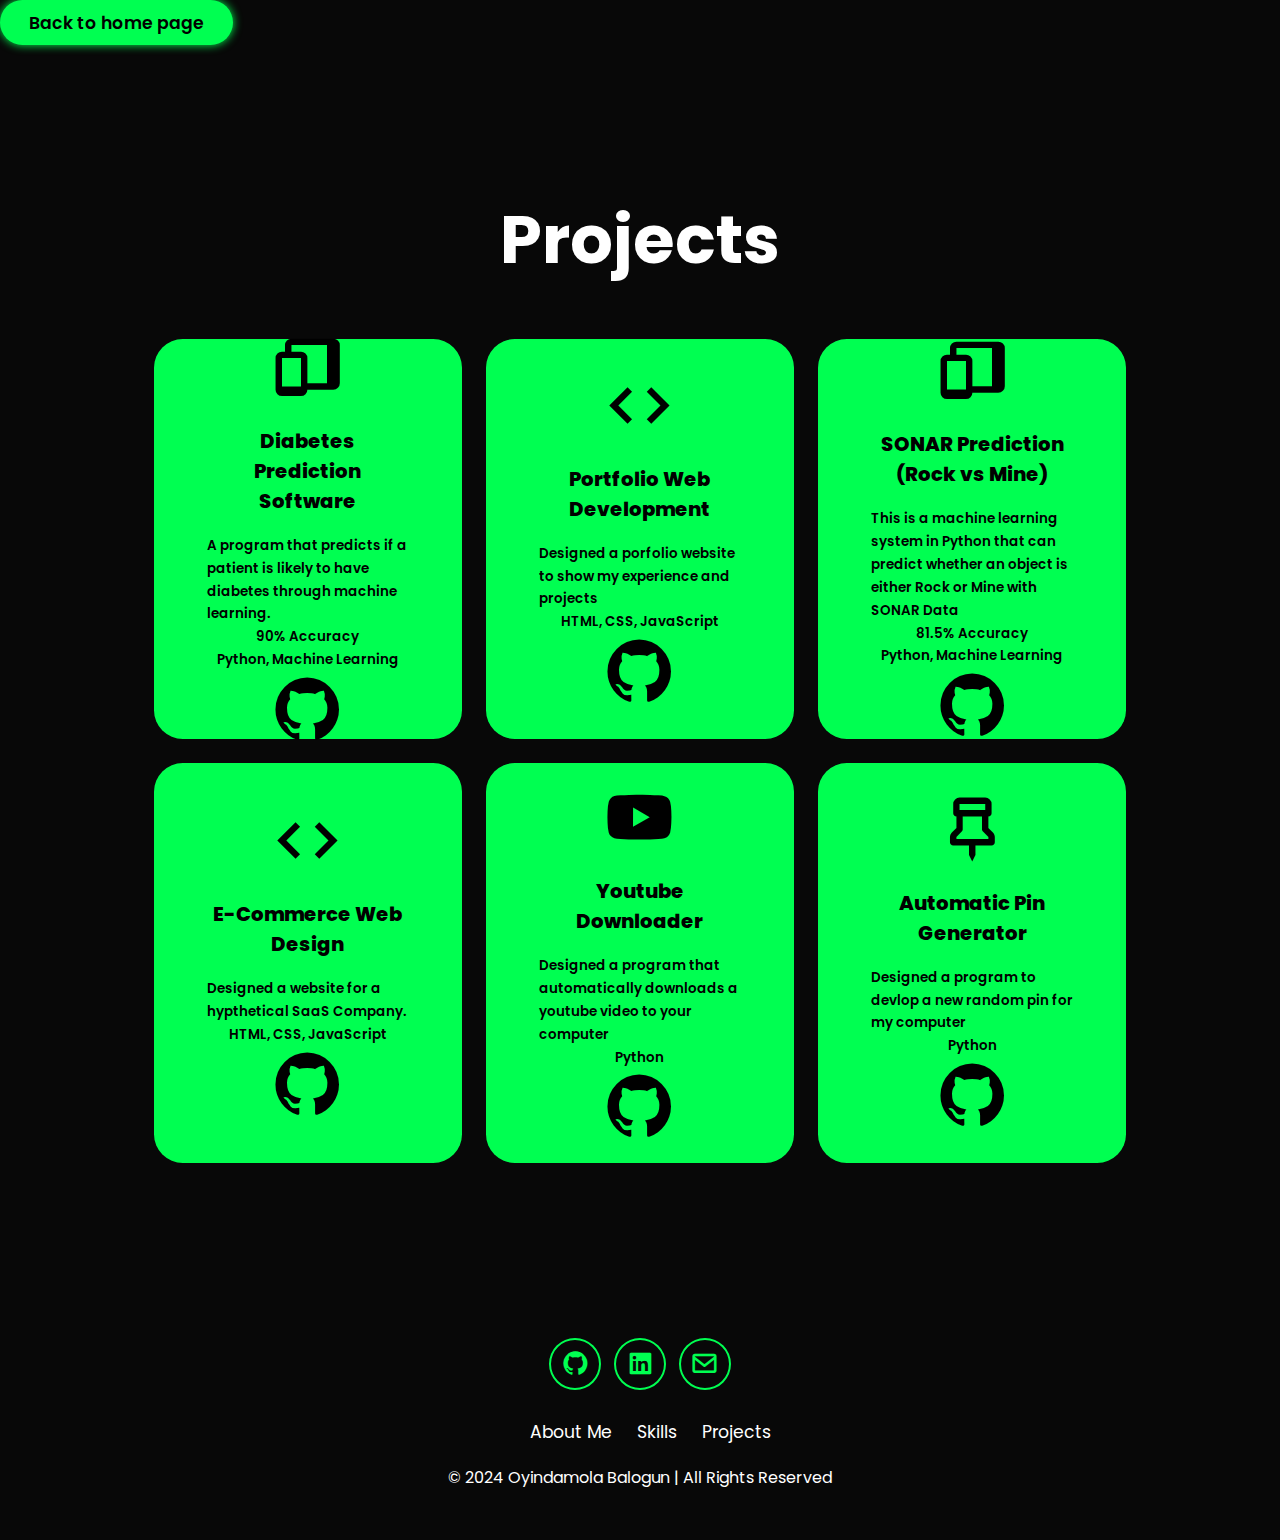
==== project.html @ 14e69c55 "Created my website" ====
<!DOCTYPE html>
<html lang="en">
<head>
    <meta charset="UTF-8">
    <meta name="viewport" content="width=device-width, initial-scale=1.0">
    <title>My Projects</title>
    <link rel="preconnect" href="https://fonts.googleapis.com">
    <link rel="preconnect" href="https://fonts.gstatic.com" crossorigin>
    <link href="https://fonts.googleapis.com/css2?family=Poppins:wght@300;400;600;700&display=swap" rel="stylesheet">

    <link rel="stylesheet" href="https://cdnjs.cloudflare.com/ajax/libs/font-awesome/6.5.2/css/all.min.css" integrity="sha512-SnH5WK+bZxgPHs44uWIX+LLJAJ9/2PkPKZ5QiAj6Ta86w+fsb2TkcmfRyVX3pBnMFcV7oQPJkl9QevSCWr3W6A==" crossorigin="anonymous" referrerpolicy="no-referrer" />


    <link rel="stylesheet" href="style.css">
    <link rel="stylesheet" href="https://unpkg.com/boxicons@2.1.4/css/boxicons.min.css"
    />
</head>
<body>
    <navbar>
        <div class="btn-group">
            <a href="./index.html" class="btn"> Back to home page</a>
        </div>
    </navbar>
    <section class="project" id="project">
        <h2 class="heading">Projects</h2>

        <div class="project-container">
            <div class="project-box">
                <div class="project-info">
                    <i class="bx bxs-devices"></i>
                    <h4> Diabetes Prediction Software</h4>
                    <p> A program that predicts if a patient is likely to have diabetes through machine learning.</p>
                    <p> 90% Accuracy</p>
                    <p>Python, Machine Learning</p>
                    <a href="https://github.com/eniolabalogs/Diabetes-Prediction-Machine-Learning-Program">
                        <i class="bx bxl-github"></i>
                    </a>
                </div>
            </div>
            <div class="project-box">
                <div class="project-info">
                    <i class="bx bx-code"></i>
                    <h4>Portfolio Web Development</h4>
                    <p> Designed a porfolio website to show my experience and projects</p>
                    <p> HTML, CSS, JavaScript</p>
                    <a href="https://github.com/eniolabalogs/Diabetes-Prediction-Machine-Learning-Program">
                        <i class="bx bxl-github"></i>
                    </a>
                </div>
            </div>
            <div class="project-box">
                <div class="project-info">
                    <i class="bx bxs-devices"></i>
                    <h4> SONAR Prediction (Rock vs Mine)</h4>
                    <p> This is a machine learning system in Python that can predict whether an object is either Rock or Mine with SONAR Data</p>
                    <p> 81.5% Accuracy</p>
                    <p> Python, Machine Learning</p>
                    <a href="https://github.com/eniolabalogs/SONAR-Rock-vs-Mine-Prediction-Machine-Learning-">
                        <i class="bx bxl-github"></i>
                    </a>
                </div>
            </div>
            <div class="project-box">
                <div class="project-info">
                    <i class="bx bx-code"></i>
                    <h4> E-Commerce Web Design</h4>
                    <p> Designed a website for a hypthetical SaaS Company.</p>
                    <p> HTML, CSS, JavaScript</p>
                    <a href="https://github.com/eniolabalogs/Growth-App-Website">
                        <i class="bx bxl-github"></i>
                    </a>
                </div>
            </div>
            <div class="project-box">
                <div class="project-info">
                    <i class="bx bxl-youtube"></i>
                    <h4> Youtube Downloader</h4>
                    <p> Designed a program that automatically downloads a youtube video to your computer</p>
                    <p> Python</p>
                    <a href="https://github.com/eniolabalogs/Youtube-Downloader">
                        <i class="bx bxl-github"></i>
                    </a>
                </div>
            </div>
            <div class="project-box">
                <div class="project-info">
                    <i class="bx bx-pin"></i>
                    <h4> Automatic Pin Generator</h4>
                    <p> Designed a program to devlop a new random pin for my computer</p>
                    <p> Python</p>
                    <a href="https://github.com/eniolabalogs/Pin-Generator">
                        <i class="bx bxl-github"></i>
                    </a>
                </div>
            </div>            
        </div>
    </section> 
    <footer>
        <div class="social-icons">
            <a href="github.com/eniolabalogs">
                <i class="bx bxl-github"></i>
            </a>
            <a href="https://www.linkedin.com/in/oyindamola-balogun/">
                <i class="bx bxl-linkedin-square"></i>   
            </a>
            <a href="mailto:dbalogun2023@gmail.com">
                <i class="bx bx-envelope"></i>
            </a>
        </div>        
        <ul class="list">
            <li>
                <a href="#about">About Me</a>
            </li>
            <li>
                <a href="#skills">Skills</a>
            </li>
            <li>
                <a href="#project">Projects</a>
            </li>
        </ul>
        <p class="copyright">
            © 2024 Oyindamola Balogun | All Rights Reserved
        </p>
    </footer>
</body>
</html>
---- style.css ----
@import url("https://fonts.googleapis.com/css2?family=Poppins:wght@300;400;500;600&display=swap");
*{
    margin: 0;
    padding: 0;
    box-sizing: border-box;
    text-decoration: none;
    border: none;
    outline: none;
    scroll-behavior: smooth;  
}

html {
    font-size: 60%;
    overflow-x: hidden;
}

:root {
    --bg-color: #080808;
    --second-bg-color: #001005;
    --text-color: white;
    --main-color: #00ff51;
}

body {
    font-family: "Poppins", sans-serif;
    background: var(--bg-color);
    color: var(--text-color);
}

a {
    color: #333;
}

ul {
    list-style: none;
}

img {
    max-width: 100%;
}

.header {
    position: fixed;
    width: 100%;
    top: 0;
    left: 0;
    padding: 3rem 2rem; /* Adjusted padding */
    background: rgba(0, 0, 0, 0.3);
    backdrop-filter: blur(10px);
    display: flex;
    justify-content: space-between;
    align-items: center;
    z-index: 100;
    text-decoration: none;
}

#menu-icon {
    font-size: 3.6rem;
    color: var(--main-color);
    display: none;
}

.header .logo {
    font-size: 3rem;
    color: var(--text-color);
    font-weight: 800;
    cursor: pointer;
    transition: 0.5s ease;
    text-decoration: none;
    margin-left: 120px;
}

.logo:hover {
    transform: scale(1.1);
}

span {
    color: var(--main-color);
}

.navbar ul {
    display: flex;
    flex-wrap: wrap; /* Ensure items wrap within the container */
}

.navbar ul li a {
    font-size: 1.8rem;
    color: var(--text-color);
    margin-left: 2rem; /* Adjusted margin */
    font-weight: 500;
    border-bottom: 3px solid transparent;
    transition: 0.3s ease;
    display: block;
    padding: 10px 20px;
    text-decoration: none;
}

.navbar ul li a:hover {
    border-bottom: 3px solid var(--main-color);
    color: var(--main-color);
}
section{
    min-height: 100vh;
    padding: 10rem 12%;
}
.home{
    display: flex;
    align-items: center;
    justify-content: center;
    gap: 15rem;
}
.home-content{
    display: flex;
    flex-direction: column;
    align-items: flex-end;
    text-align: center;
}
.home-content h1{
    font-size: 4.8rem;
    font-weight: 700;
    margin-top: 1.5rem;
    line-height: 1;
}
.home-content h3{
    font-size: 3rem;
    margin: 1rem 0;
}
.home-content p{
    font-size: 1.5rem;
    font-weight: 500;
    line-height: 1.8;
}
.home-image img{
    width: 32vw;
    border-radius: 50%;
    box-shadow:0 0 25px var(--main-color);
    transition: 0.4s ease-in-out;
}
.home-image img:hover{
    box-shadow: 0 0 25px var(--main-color),
                0 0 50px var(--main-color),
                0 0 100px var(--main-color);
}
.social-icons a{
    display: inline-flex;
    justify-content: center;
    align-items: center;
    font-size: 3rem;
    padding: 1rem;
    background: transparent;
    border: 2px solid var(--main-color);
    border-radius: 50%;
    color: var(--main-color);
    margin: 3rem 0.5rem;
    transition: 0.5 ease;
}
.social-icons a:hover{
    color: var(--text-color);
    background-color: var(--main-color);
    transform: scale(1.2) translateY(-5px);
    box-shadow: 0 0 25px var(--main-color);    
}
.btn-group{
    display: flex;
    gap: 1.5rem;
}
.btn{
    display: inline-block;
    padding: 1rem 3rem;
    background: var(--main-color);
    box-shadow: 0 0  10px var(--main-color);
    border-radius: 3rem;
    font-size: 1.8rem;
    color: black;
    border: transparent;
    font-weight: 600;
    transition: 0.5s ease-in-out;
}
.btn:hover{
    transform: scale(1.05);
    box-shadow: 0 0 20px var(--main-color),
}
.btn-group a:nth-of-type(2){
    background-color: black;
    color: var(--main-color);
    border: 2px solid var(--main-color);
    box-shadow: 0 0 25px transparent;
}
.btn-group a:nth-of-type(2):hover{
    box-shadow: 0 0 25px var(--main-color);
    background-color: var(--main-color);
    color: black;
}
.about{
    display: flex;
    justify-content: center;
    align-items: center;
    gap: 10rem;
    background-color: var(--second-bg-color);
}
.about-img img{
    width: 75vw;
    border-radius: 50%;
    box-shadow:0 0 25px var(--main-color);
    transition: 0.4s ease-in-out;
}
.about-img img:hover{
    box-shadow: 0 0 25px var(--main-color),
                0 0 50px var(--main-color),
                0 0 100px var(--main-color);
}
.about-content h2{
    font-size: 7rem;
    text-align: justify;
}
.about-content p{
    font-size: 1.8rem;
}
.about-content .btn{
    margin: 3rem 0;
}
::-webkit-scrollbar{
    width: 10px;
}
::-webkit-scrollbar-thumb{
    background-color: var(--main-color);
}
::-webkit-scrollbar-track{
    background-color: var(--bg-color);
}
.icon{
    display: flex;
    width: 5rem;
    justify-content: space-around;
    gap: 0.5rem;
}

.skills{
    background: var(--bg-color);

}
.heading{
    font-size: 50px;
    text-align: center;
}
.skills .container{
    background: var(--second-bg-color);
    color: var(--text-color);
    border-radius: 3rem;
    padding: 5rem;
    width: 100%;
    margin-top: 2rem;
    margin: auto;
    
}
.skills .container .row{
    display: grid;
    grid-template-columns: repeat(4,1fr);/*<- For the number of columns I want in skills*/
    flex-wrap: wrap;
    gap: 8rem;
}
.skills .container .bar{
    margin-bottom: 15px;
    padding: 10px;
    border-radius: 1rem;
    background: var(--second-bg-color);
    box-shadow: 0 4px 10px var(--main-color);
    transition: 0.5s ease-in-out;
    cursor: pointer;
}
.skills .container .bar:hover{
    box-shadow: 0 4px 15px var(--main-color);
    transform: scale(1.5);
}
.skills .container .bar .info{
    display: flex;
    flex-direction: column;
    align-items: center;
    gap: 1rem;
    margin-top: 1rem;
}
.skills .container .bar .info span{
    font-size: 2rem;
    font-weight: 500;
    margin-left: 0.5rem;
}
.heading{
    text-align: center;
    font-size: 7rem;
    margin: 5rem 0;
}
.project{
    background-color: var(--bg-color);
    color: black;
}
.project h2{
    color: var(--text-color);
}
.project-container{
    display: grid;
    grid-template-columns: repeat(auto-fit, minmax(300px,1fr));
    align-items: center;
    gap: 2.5rem
}
.project-box{
    display: flex;
    justify-content: center;
    align-items: center;
    background-color: var(--main-color);
    height: 400px;
    border-radius: 3rem;
    cursor: pointer;
    border: 5px solid transparent;
    transition: 0.4s ease-in-out;
}
.project-box:hover{
    background-color: var(--second-bg-color);
    color: var(--main-color);
    border: 5px solid var(--main-color);
    transform: scale(1.03);
}
.project-info{
    display: flex;
    flex-direction: column;
    text-align: center;
    justify-content: center;
    align-items: center;
    padding: 5rem;
}
.project-info i{
    font-size: 8rem;
}
.project-info h4{
    font-size: 2.05rem;
    margin: 2rem 0;
    font-weight: 800;
}
.project-info p{
    font-size: 1.4rem;
    font-weight: 600;
    line-height: 1.7;
    text-align: left;
}
.project-info a{
    text-align: end;
    color: black;
}
.project-info a:hover{
    color: white;
}
.contact{
    background-color: var(--second-bg-color);
}
.contact-bigger{
    display: flex;
    justify-content: center;
    border-radius: 4rem;
    border: rgb(53, 53, 53) 0.2rem solid;
    border-color: var(--main-color);
    background: white ;
    margin: 2rem auto;
    padding: 0.5rem;
    font-size: 30px;
    font-weight: 600;
    color: var(--second-bg-color);
    transition: 0.2s ease-in-out;
}
.contact-bigger:hover{
    background: var(--bg-color);
    color: var(--main-color);
    transform: scale(1.02);
}
.contact_info_container {
    display: flex;
    align-items: center;
    justify-content: center;
    gap: 0.5rem;
    margin: 1rem;
}
.contact h2{
    margin-bottom: 3rem;
    color: var(--text-color);
}
.contact form{
    display: flex;
    align-items: center;
    justify-content: center;
    gap: 3rem;
    margin: 5rem 0;
    text-align: center;
}
.contact form .input-box input,
.contact form textarea{
    width: 100%;
    padding: 2.5rem;
    font-size: 1.8rem;
    color: var(--text-color);
    background-color: var(--bg-color);
    border-radius: 2rem;
    border: 2px solid var(--main-color);
    margin: 1.5rem 0;
    resize: none;
}
footer{
    background-color: var(--bg-color);
    padding: 50px 0;
    text-align: center;
}
footer .social-icons{
    text-align: center;
}
footer ul{
    text-align: center;
    font-size: 1.8rem;
    margin-top: 0;
}
footer ul li{
    display: inline-block;
    margin-left: 20px;
}
footer ul li a{
    color: white;
    border-bottom: 3px solid transparent;
    transition: 0.3s ease-in-out;
}
footer ul li a:hover{
    border-bottom: 3px solid var(--main-color);
}
footer .copyright{
    text-align: center;
    margin-top: 20px;
    font-size: 16px;
}
.projectbtn-group{
    display: flex;
    gap: 1.5rem;
    padding: 20px;
}


/*Responsiveness*/
@media(max-width: 1024px){
    #menu-icon{
        display: block;
    }
    .navbar{
        position:absolute;
        top: 100%;
        right: 0;
        width: 40%;
        padding: 1rem 3rem;
        background-color: rgba(0,0,0,0.8);
        border-left: 2px solid var(--main-color);
        border-bottom: 2px solid var(--main-color);
        border-bottom-left-radius: 2rem;
        display: none;
    }
    .navbar.a{
        display: block;
        font-size: 2rem;
        margin: 3rem 0;
        color: var(--text-color);
    }
    .navbar ul li a{
        font-size: 15px
    }
    .navbar.active{
        display: block;
    }
    .home{
        flex-direction: column-reverse;
        margin: 5rem 0;
        gap: 5rem;
    }
    .home-content{
        align-items:center;
        text-align: center;
    }
    .home-image{
        width: 52vw;
    }
    .about{
        flex-direction: column-reverse;
        text-align: center;
    }
    .about h2{
        text-align: center;
        margin: 2rem 0;
    }
    .about-img{
        width: 52vw
    }
    .contact form{
        flex-direction: column;
    }
    .skills .container .row{
        grid-template-columns: repeat(2,1fr);/*<- For the number of columns I want in skills*/
        flex-wrap: wrap;
        gap: 8rem;
    }
    .contact-bigger{
        font-size: 20px
    }
}
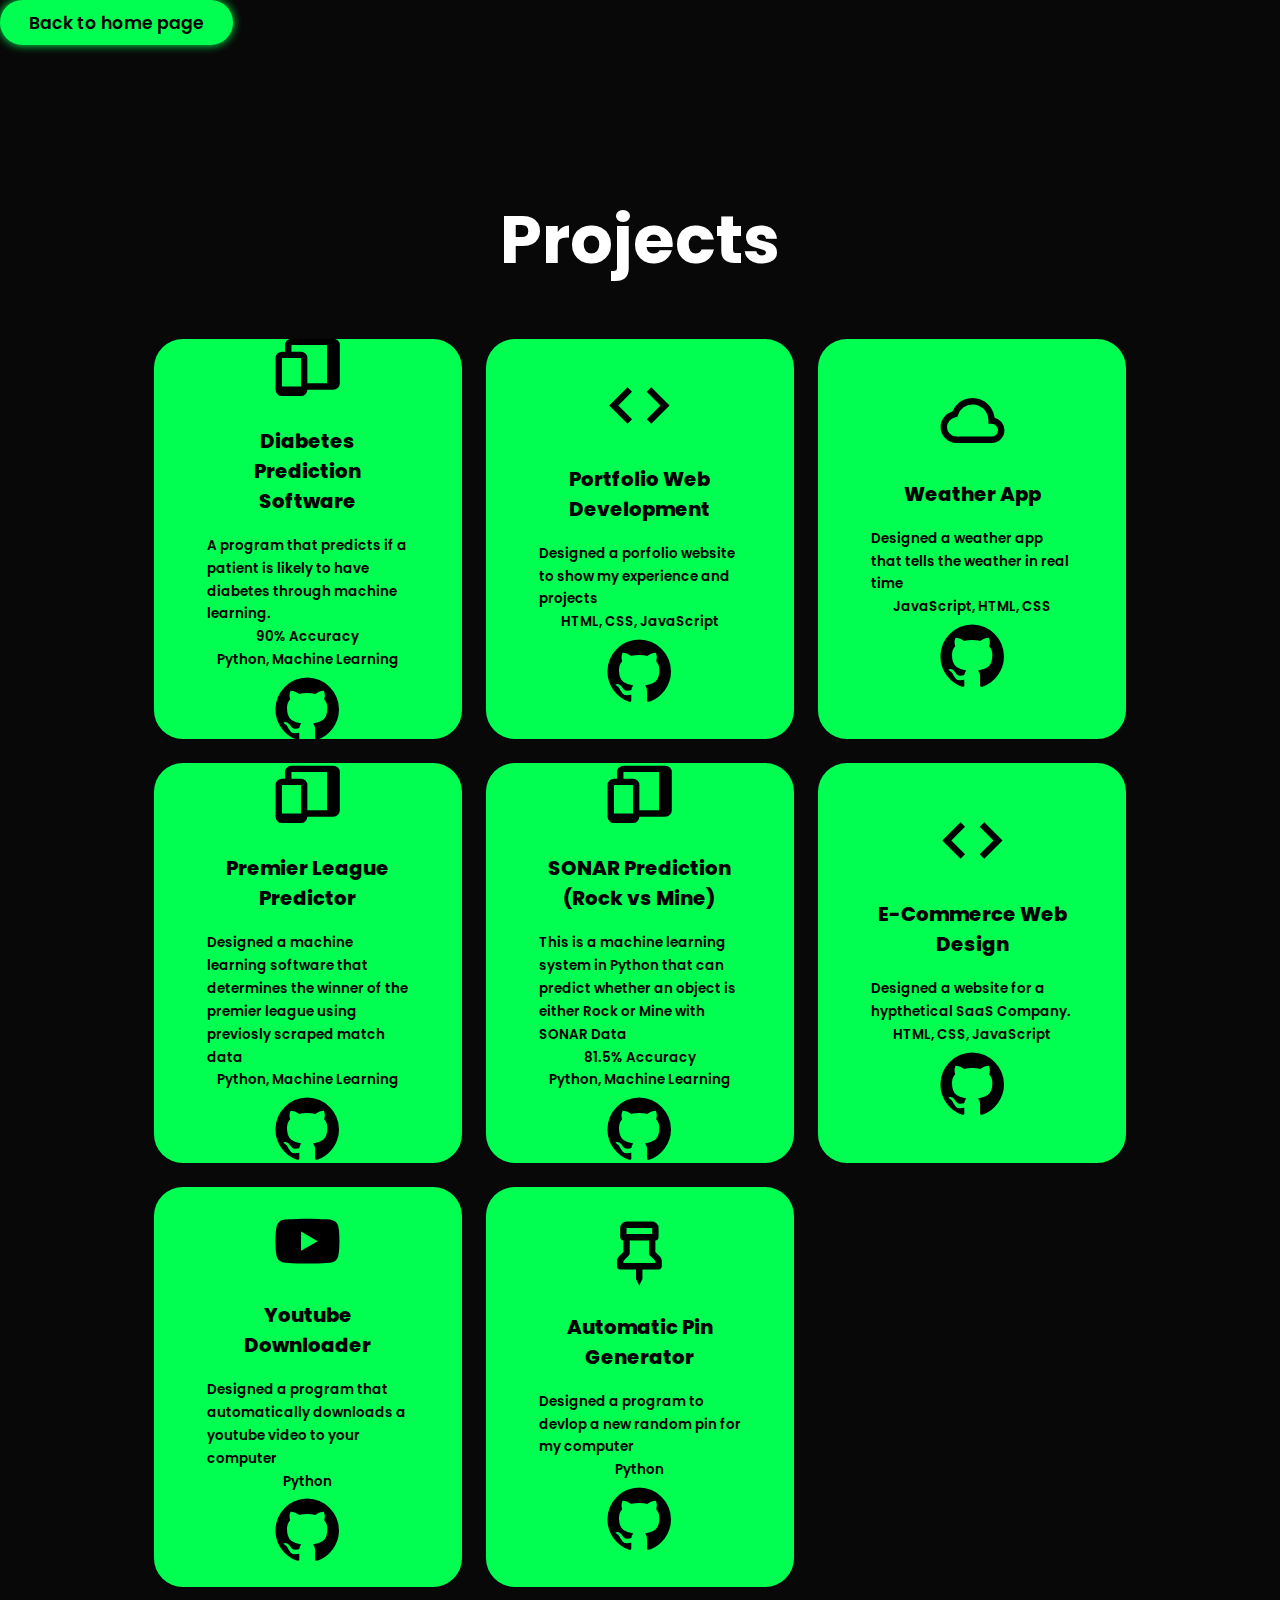
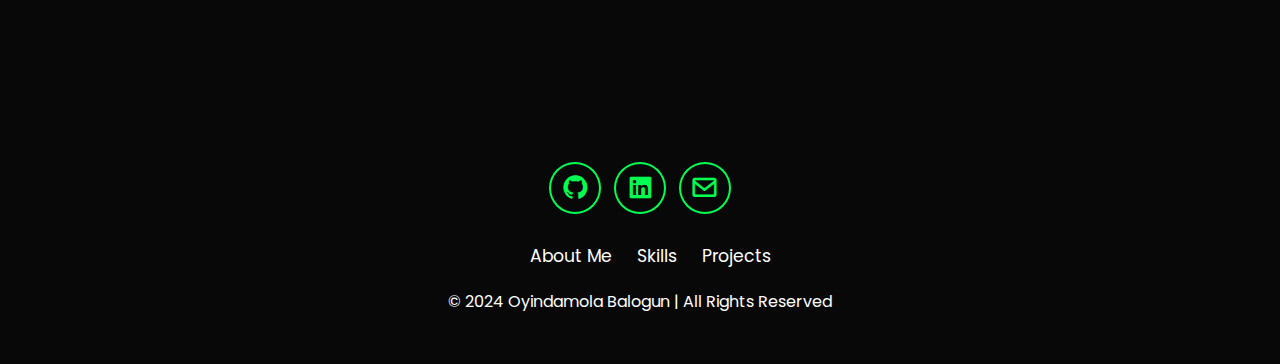
==== commit 86e71553: "Updated Resume" ====
--- a/project.html
+++ b/project.html
@@ -43,11 +43,33 @@
                     <h4>Portfolio Web Development</h4>
                     <p> Designed a porfolio website to show my experience and projects</p>
                     <p> HTML, CSS, JavaScript</p>
-                    <a href="https://github.com/eniolabalogs/Diabetes-Prediction-Machine-Learning-Program">
+                    <a href="https://github.com/eniolabalogs/My-Portfolio">
                         <i class="bx bxl-github"></i>
                     </a>
                 </div>
             </div>
+            <div class="project-box">
+                <div class="project-info">
+                    <i class="bx bx-cloud"></i>
+                    <h4> Weather App</h4>
+                    <p> Designed a weather app that tells the weather in real time</p>
+                    <p> JavaScript, HTML, CSS</p>
+                    <a href="https://github.com/eniolabalogs/Weather-App">
+                        <i class="bx bxl-github"></i>
+                    </a>
+                </div>
+            </div> 
+            <div class="project-box">
+                <div class="project-info">
+                    <i class="bx bxs-devices"></i>
+                    <h4> Premier League Predictor</h4>
+                    <p> Designed a machine learning software that determines the winner of the premier league using previosly scraped match data</p>
+                    <p> Python, Machine Learning</p>
+                    <a href="https://github.com/eniolabalogs/Premier-League-Win-Prediction">
+                        <i class="bx bxl-github"></i>
+                    </a>
+                </div>
+            </div>    
             <div class="project-box">
                 <div class="project-info">
                     <i class="bx bxs-devices"></i>
@@ -92,12 +114,12 @@
                         <i class="bx bxl-github"></i>
                     </a>
                 </div>
-            </div>            
+            </div>  
         </div>
     </section> 
     <footer>
         <div class="social-icons">
-            <a href="github.com/eniolabalogs">
+            <a href="https://github.com/eniolabalogs">
                 <i class="bx bxl-github"></i>
             </a>
             <a href="https://www.linkedin.com/in/oyindamola-balogun/">
--- a/style.css
+++ b/style.css
@@ -443,6 +443,15 @@
     #menu-icon{
         display: block;
     }
+    .header .logo{
+        font-size: 2rem;
+        color: var(--text-color);
+        font-weight: 800;
+        cursor: pointer;
+        transition: 0.5s ease;
+        text-decoration: none;
+        margin-left: 120px;
+    }
     .navbar{
         position:absolute;
         top: 100%;
@@ -462,7 +471,7 @@
         color: var(--text-color);
     }
     .navbar ul li a{
-        font-size: 15px
+        font-size: 15px;
     }
     .navbar.active{
         display: block;
@@ -476,9 +485,6 @@
         align-items:center;
         text-align: center;
     }
-    .home-image{
-        width: 52vw;
-    }
     .about{
         flex-direction: column-reverse;
         text-align: center;
@@ -490,15 +496,28 @@
     .about-img{
         width: 52vw
     }
+    .skills .heading{
+        font-size: 30px;
+        text-align: center;
+    }
     .contact form{
         flex-direction: column;
     }
     .skills .container .row{
         grid-template-columns: repeat(2,1fr);/*<- For the number of columns I want in skills*/
         flex-wrap: wrap;
-        gap: 8rem;
+        gap: 3rem;
     }
     .contact-bigger{
-        font-size: 20px
+        font-size: 18px
+    }
+    .skills .container{
+        background: var(--bg-color);
+        color: var(--text-color);
+        border-radius: 3rem;
+        padding: 5rem;
+        width: 100%;
+        margin-top: 2rem;
+        margin: auto;
     }
 }